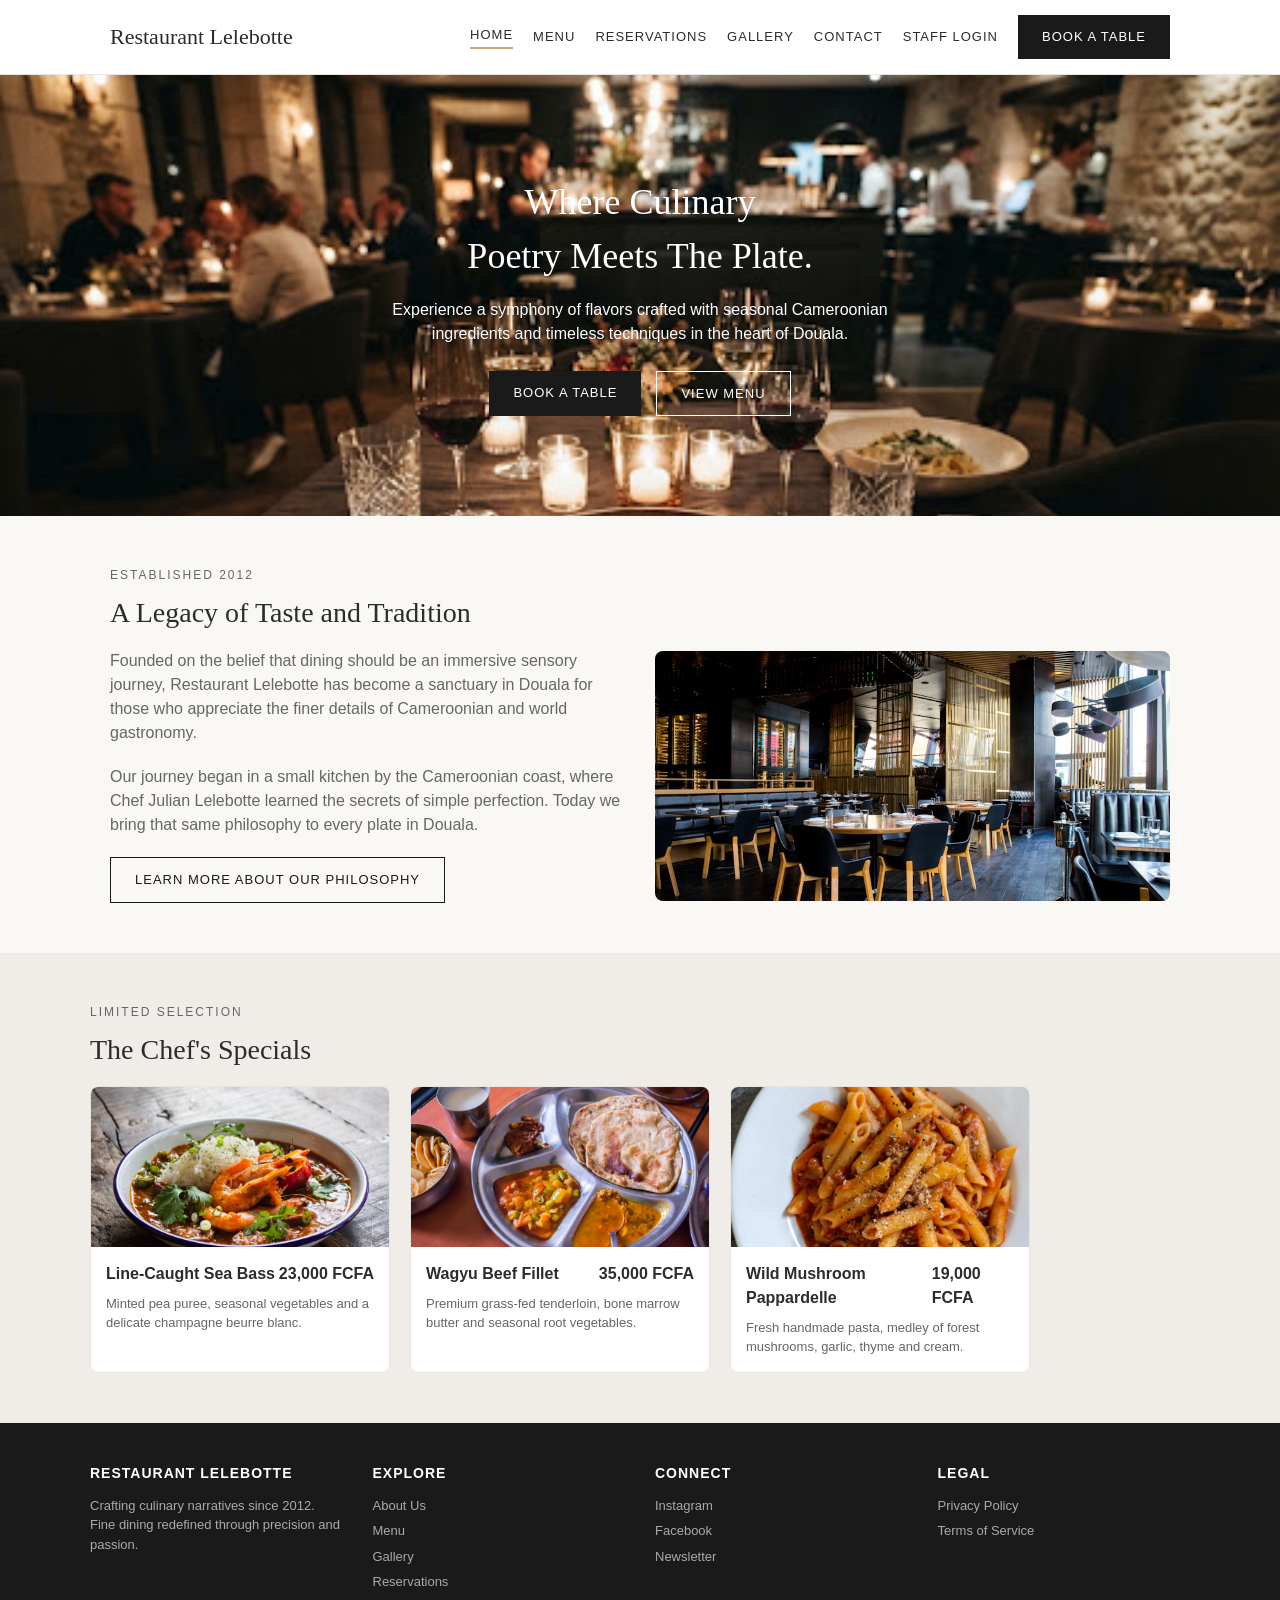
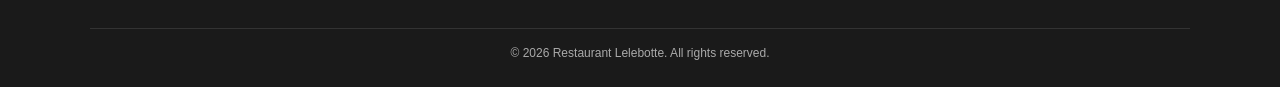
==== index.html @ d837e417 "first commit" ====
<!DOCTYPE html>
<html lang="en">
<head>
  <meta charset="UTF-8">
  <meta name="viewport" content="width=device-width, initial-scale=1.0">
  <title>Restaurant Lelebotte - Home</title>
  <link rel="stylesheet" href="style/reset.css">
  <link rel="stylesheet" href="style/general.css">
  <link rel="stylesheet" href="style/responsive.css">
</head>
<body>

  <!-- Header is injected by js/layout.js -->
  <div id="site-header"></div>

  <section class="hero">
    <h1>Where Culinary<br>Poetry Meets The Plate.</h1>
    <p>Experience a symphony of flavors crafted with seasonal Cameroonian ingredients and timeless techniques in the heart of Douala.</p>
    <div class="hero-buttons">
      <a href="pages/reservations.html" class="btn">Book a Table</a>
      <a href="pages/menu.html" class="btn btn-outline" style="border-color: white; color: white;">View Menu</a>
    </div>
  </section>

  <section class="section">
    <p class="section-label">Established 2012</p>
    <h2 class="section-title">A Legacy of Taste and Tradition</h2>
    <div class="story">
      <div class="story-content">
        <p class="section-text">
          Founded on the belief that dining should be an immersive sensory journey, Restaurant Lelebotte has become a sanctuary in Douala for those who appreciate the finer details of Cameroonian and world gastronomy.
        </p>
        <p class="section-text">
          Our journey began in a small kitchen by the Cameroonian coast, where Chef Julian Lelebotte learned the secrets of simple perfection. Today we bring that same philosophy to every plate in Douala.
        </p>
        <a href="pages/about.html" class="btn btn-outline">Learn more about our philosophy</a>
      </div>
      <div class="story-images">
        <img src="images/interior1.jpg" alt="Restaurant interior">
      </div>
    </div>
  </section>

  <section class="section" style="background-color: #f0ede8; max-width: 100%;">
    <div style="max-width: 1100px; margin: 0 auto;">
      <p class="section-label">Limited Selection</p>
      <h2 class="section-title">The Chef's Specials</h2>
      <div class="menu-grid">
        <div class="menu-item">
          <img src="images/food5.jpg" alt="Sea Bass">
          <div class="menu-item-body">
            <div class="menu-item-header">
              <h3>Line-Caught Sea Bass</h3>
              <span class="menu-item-price">23,000 FCFA</span>
            </div>
            <p>Minted pea puree, seasonal vegetables and a delicate champagne beurre blanc.</p>
          </div>
        </div>
        <div class="menu-item">
          <img src="images/steak.jpg" alt="Wagyu Beef">
          <div class="menu-item-body">
            <div class="menu-item-header">
              <h3>Wagyu Beef Fillet</h3>
              <span class="menu-item-price">35,000 FCFA</span>
            </div>
            <p>Premium grass-fed tenderloin, bone marrow butter and seasonal root vegetables.</p>
          </div>
        </div>
        <div class="menu-item">
          <img src="images/pasta.jpg" alt="Pasta">
          <div class="menu-item-body">
            <div class="menu-item-header">
              <h3>Wild Mushroom Pappardelle</h3>
              <span class="menu-item-price">19,000 FCFA</span>
            </div>
            <p>Fresh handmade pasta, medley of forest mushrooms, garlic, thyme and cream.</p>
          </div>
        </div>
      </div>
    </div>
  </section>

  <div id="site-footer"></div>

  <script src="js/layout.js"></script>
  <script src="js/main.js"></script>
</body>
</html>
---- style/general.css ----
:root {
  --bg: #faf8f5;
  --dark: #1a1a1a;
  --text: #2c2c2c;
  --light: #666666;
  --white: #ffffff;
  --gold: #c4a77d;
  --border: #e8e4de;
}

body {
  font-family: Arial, sans-serif;
  background-color: var(--bg);
  color: var(--text);
}

/* Header */
.header {
  background-color: var(--white);
  border-bottom: 1px solid var(--border);
}

.header-inner {
  max-width: 1100px;
  margin: 0 auto;
  padding: 15px 20px;
  display: flex;
  align-items: center;
  justify-content: space-between;
  flex-wrap: wrap;
  gap: 15px;
}

.logo {
  font-family: Georgia, serif;
  font-size: 22px;
}

.nav {
  display: flex;
  align-items: center;
  gap: 20px;
  flex-wrap: wrap;
}

.nav a {
  font-size: 13px;
  text-transform: uppercase;
  letter-spacing: 1px;
}

.nav a:hover {
  color: var(--gold);
}

.nav a.active {
  border-bottom: 2px solid var(--gold);
  padding-bottom: 3px;
}

/* Buttons */
.btn {
  display: inline-block;
  padding: 12px 24px;
  font-size: 13px;
  text-transform: uppercase;
  letter-spacing: 1px;
  background-color: var(--dark);
  color: var(--white);
}

.btn:hover {
  background-color: #333;
}

.btn-outline {
  background-color: transparent;
  border: 1px solid var(--dark);
  color: var(--dark);
}

.btn-outline:hover {
  background-color: var(--dark);
  color: var(--white);
}

/* Hero */
.hero {
  background-image: url('../images/main homepage.jpg'); 
  background-size: cover;
  background-repeat: no-repeat;
  color: var(--white);
  text-align: center;
  justify-content: center;
  padding: 100px 20px;
}

.hero h1 {
  font-family: Georgia, serif;
  font-size: 36px;
  font-weight: normal;
  margin-bottom: 15px;
}

.hero p {
  max-width: 500px;
  margin: 0 auto 25px;
  font-size: 16px;
}

.hero-buttons {
  display: flex;
  gap: 15px;
  justify-content: center;
  flex-wrap: wrap;
}

/* Sections */
.section {
  max-width: 1100px;
  margin: 0 auto;
  padding: 50px 20px;
}

.section-label {
  font-size: 12px;
  text-transform: uppercase;
  letter-spacing: 2px;
  color: var(--light);
  margin-bottom: 8px;
}

.section-title {
  font-family: Georgia, serif;
  font-size: 28px;
  font-weight: normal;
  margin-bottom: 15px;
}

.section-text {
  color: var(--light);
  max-width: 600px;
  margin-bottom: 20px;
}

/* Story / two columns */
.story {
  display: flex;
  gap: 30px;
  flex-wrap: wrap;
  align-items: center;
}

.story-content {
  flex: 1;
  min-width: 250px;
}

.story-images {
  flex: 1;
  min-width: 250px;
}

.story-images img {
  width: 100%;
  border-radius: 8px;
  height: 250px;
  object-fit: cover;
}

/* Cards */
.cards {
  display: flex;
  gap: 20px;
  flex-wrap: wrap;
}

.card {
  background-color: var(--white);
  border: 1px solid var(--border);
  border-radius: 8px;
  padding: 20px;
  flex: 1;
  min-width: 220px;
}

.card h3 {
  font-size: 16px;
  margin-bottom: 8px;
}

.card p {
  font-size: 14px;
  color: var(--light);
}

/* Menu */
.menu-tabs {
  display: flex;
  gap: 20px;
  margin-bottom: 30px;
  flex-wrap: wrap;
  border-bottom: 1px solid var(--border);
  padding-bottom: 10px;
}

.menu-tabs a {
  font-size: 13px;
  text-transform: uppercase;
  letter-spacing: 1px;
  color: var(--light);
}

.menu-tabs a.active {
  color: var(--text);
  border-bottom: 2px solid var(--gold);
  padding-bottom: 8px;
}

.menu-category {
  margin-bottom: 40px;
}

.menu-category h2 {
  font-family: Georgia, serif;
  font-size: 22px;
  margin-bottom: 20px;
}

.menu-grid {
  display: flex;
  flex-wrap: wrap;
  gap: 20px;
}

.menu-item {
  background-color: var(--white);
  border: 1px solid var(--border);
  border-radius: 8px;
  overflow: hidden;
  width: 300px;
}

.menu-item img {
  width: 100%;
  height: 160px;
  object-fit: cover;
}

.menu-item-body {
  padding: 15px;
}

.menu-item-header {
  display: flex;
  justify-content: space-between;
  margin-bottom: 8px;
}

.menu-item-header h3 {
  font-size: 16px;
}

.menu-item-price {
  font-weight: bold;
}

.menu-item p {
  font-size: 13px;
  color: var(--light);
}

/* Reservations */
.reserve-box {
  display: flex;
  gap: 0;
  flex-wrap: wrap;
  background-color: var(--white);
  border: 1px solid var(--border);
  border-radius: 10px;
  overflow: hidden;
}

.reserve-image {
  flex: 1;
  min-width: 250px;
}

.reserve-image img {
  width: 100%;
  height: 100%;
  min-height: 280px;
  object-fit: cover;
}

.reserve-form {
  flex: 1;
  min-width: 280px;
  padding: 25px;
}

.form-row {
  display: flex;
  gap: 15px;
  margin-bottom: 15px;
  flex-wrap: wrap;
}

.form-group {
  flex: 1;
  min-width: 130px;
}

.form-group label {
  display: block;
  font-size: 12px;
  text-transform: uppercase;
  letter-spacing: 1px;
  color: var(--light);
  margin-bottom: 5px;
}

.form-group input,
.form-group select {
  width: 100%;
  padding: 12px;
  border: 1px solid var(--border);
  border-radius: 4px;
  background-color: var(--bg);
  font-size: 14px;
}

.reserve-form .btn {
  width: 100%;
  text-align: center;
  margin-top: 10px;
}

/* Gallery */
.gallery-grid {
  display: flex;
  flex-wrap: wrap;
  gap: 12px;
}

.gallery-grid img {
  width: 250px;
  height: 180px;
  object-fit: cover;
  border-radius: 8px;
  flex-grow: 1;
}

/* Testimonials */
.testimonial-grid {
  display: flex;
  flex-wrap: wrap;
  gap: 20px;
}

.testimonial {
  background-color: var(--white);
  border: 1px solid var(--border);
  border-radius: 8px;
  padding: 20px;
  flex: 1;
  min-width: 250px;
}

.testimonial.dark {
  background-color: var(--dark);
  color: var(--white);
  border-color: var(--dark);
}

.testimonial .stars {
  color: var(--gold);
  margin-bottom: 10px;
  letter-spacing: 2px;
}

.testimonial p {
  font-size: 15px;
  margin-bottom: 12px;
  font-style: italic;
}

.testimonial .author {
  font-size: 13px;
  color: var(--light);
}

.testimonial.dark .author {
  color: #aaa;
}

/* Contact */
.contact-info {
  display: flex;
  flex-wrap: wrap;
  gap: 40px;
  margin-top: 40px;
}

.contact-block h3 {
  font-size: 14px;
  text-transform: uppercase;
  letter-spacing: 1px;
  margin-bottom: 10px;
}

.contact-block p {
  font-size: 14px;
  color: var(--light);
  margin-bottom: 5px;
}

/* Footer */
.footer {
  background-color: var(--dark);
  color: #aaa;
  padding: 40px 20px 25px;
}

.footer-inner {
  max-width: 1100px;
  margin: 0 auto;
  display: flex;
  flex-wrap: wrap;
  gap: 30px;
  margin-bottom: 30px;
}

.footer-col {
  flex: 1;
  min-width: 150px;
}

.footer-col h4 {
  color: var(--white);
  font-size: 14px;
  text-transform: uppercase;
  letter-spacing: 1px;
  margin-bottom: 12px;
}

.footer-col p,
.footer-col a {
  font-size: 13px;
  display: block;
  margin-bottom: 6px;
}

.footer-col a:hover {
  color: var(--white);
}

.footer-bottom {
  max-width: 1100px;
  margin: 0 auto;
  padding-top: 15px;
  border-top: 1px solid #333;
  font-size: 12px;
  text-align: center;
}

/* Helpers */
.text-center {
  text-align: center;
}

/* Mobile menu button */
.menu-btn {
  display: none;
  background: none;
  border: none;
  font-size: 24px;
  cursor: pointer;
  color: var(--dark);
  padding: 5px 10px;
}

/* ===== Blind Box ===== */
.blind-box-section {
  background-color: #1a1a1a;
  color: #fff;
  text-align: center;
  padding: 40px 20px;
  border-radius: 12px;
  margin: 40px 0;
}

.blind-box-section h2 {
  font-family: Georgia, serif;
  font-size: 26px;
  margin-bottom: 10px;
}

.blind-box-section p {
  color: #ccc;
  margin-bottom: 20px;
}

#blind-box-btn {
  background-color: #c4a77d;
  color: #1a1a1a;
  border: none;
  padding: 14px 32px;
  font-size: 15px;
  text-transform: uppercase;
  letter-spacing: 1px;
  cursor: pointer;
  border-radius: 4px;
}

#blind-box-btn:hover {
  background-color: #d4b78d;
}

#blind-box-result {
  display: none;
  margin-top: 25px;
}

#blind-box-result.show {
  display: block;
}

.blind-reveal {
  background-color: #2a2a2a;
  padding: 20px;
  border-radius: 10px;
  max-width: 320px;
  margin: 0 auto;
}

.blind-reveal img {
  width: 100%;
  height: 180px;
  object-fit: cover;
  border-radius: 8px;
  margin-bottom: 12px;
}

.blind-reveal h3 {
  font-family: Georgia, serif;
  margin-bottom: 6px;
}

.blind-reveal .price {
  color: #c4a77d;
  font-weight: bold;
  margin-bottom: 8px;
}

.blind-reveal .tag {
  color: #c4a77d;
  font-size: 13px;
  margin-top: 10px;
}

/* ===== Time-to-table Tracker ===== */
.tracker-section {
  background-color: #fff;
  border: 1px solid #e8e4de;
  border-radius: 12px;
  padding: 30px 20px;
  margin: 40px 0;
}

.tracker-section h2 {
  font-family: Georgia, serif;
  font-size: 24px;
  margin-bottom: 8px;
  text-align: center;
}

.tracker-section > p {
  text-align: center;
  color: #666;
  margin-bottom: 25px;
}

.tracker-steps {
  display: flex;
  justify-content: space-between;
  flex-wrap: wrap;
  gap: 10px;
  margin-bottom: 20px;
}

.tracker-step {
  flex: 1;
  min-width: 100px;
  text-align: center;
  padding: 12px 8px;
  border-radius: 8px;
  background-color: #f0ede8;
  font-size: 13px;
  color: #666;
  transition: 0.3s;
}

.tracker-step.active {
  background-color: #c4a77d;
  color: #1a1a1a;
  font-weight: bold;
}

.tracker-step.done {
  background-color: #1a1a1a;
  color: #fff;
}

.tracker-info {
  text-align: center;
  margin: 15px 0;
  font-size: 18px;
}

.tracker-info span {
  font-weight: bold;
  color: #c4a77d;
}

.tracker-buttons {
  text-align: center;
  margin-top: 15px;
}

.tracker-buttons button {
  margin: 5px;
}

#next-step {
  display: none;
}

/* ===== 3D Dish Preview Modal ===== */
.dish-modal {
  display: none;
  position: fixed;
  top: 0;
  left: 0;
  width: 100%;
  height: 100%;
  background-color: rgba(0, 0, 0, 0.75);
  z-index: 200;
  justify-content: center;
  align-items: center;
}

.dish-modal.show {
  display: flex;
}

.modal-content {
  background-color: #fff;
  border-radius: 12px;
  padding: 25px;
  max-width: 400px;
  width: 90%;
  text-align: center;
  position: relative;
}

.modal-content img {
  width: 100%;
  height: 260px;
  object-fit: cover;
  border-radius: 8px;
  margin-bottom: 15px;
  transition: transform 0.1s linear;
  transform-style: preserve-3d;
}

.modal-content h3 {
  font-family: Georgia, serif;
  margin-bottom: 15px;
}

#close-modal {
  position: absolute;
  top: 10px;
  right: 15px;
  background: none;
  border: none;
  font-size: 24px;
  cursor: pointer;
  color: #333;
}

.preview-3d-btn {
  display: inline-block;
  margin-top: 8px;
  padding: 6px 12px;
  font-size: 12px;
  background-color: transparent;
  border: 1px solid #c4a77d;
  color: #c4a77d;
  cursor: pointer;
  border-radius: 4px;
  text-transform: uppercase;
  letter-spacing: 0.5px;
}

.preview-3d-btn:hover {
  background-color: #c4a77d;
  color: #1a1a1a;
}

.ar-note {
  font-size: 12px;
  color: #999;
  margin-top: 10px;
}

/* Google Map */
.map-section {
  margin-top: 50px;
}

.map-container {
  border-radius: 12px;
  overflow: hidden;
  border: 1px solid var(--border);
  max-width: 900px;
  margin: 0 auto;
}

.map-container iframe {
  display: block;
  width: 100%;
}

.login-wrapper {
  display: flex;
  justify-content: center;
  padding: 40px 20px;
}

.login-box {
  background-color: var(--white);
  border: 1px solid var(--border);
  border-radius: 10px;
  padding: 30px;
  width: 100%;
  max-width: 380px;
}

.login-box h2 {
  font-family: Georgia, serif;
  font-size: 24px;
  margin-bottom: 8px;
  text-align: center;
}

.login-box > p {
  text-align: center;
  color: var(--light);
  font-size: 13px;
  margin-bottom: 20px;
}

.login-box .btn {
  width: 100%;
  text-align: center;
  margin-top: 10px;
}

.form-error {
  color: #b23b3b;
  font-size: 13px;
  text-align: center;
  margin-top: 12px;
  display: none;
}

.form-error.show {
  display: block;
}

.login-hint {
  text-align: center;
  font-size: 12px;
  color: var(--light);
  margin-top: 18px;
}

.admin-header {
  display: flex;
  justify-content: space-between;
  align-items: center;
  flex-wrap: wrap;
  gap: 15px;
  margin-bottom: 25px;
}

.admin-header .btn {
  padding: 10px 18px;
}

.admin-summary {
  display: flex;
  gap: 15px;
  flex-wrap: wrap;
  margin-bottom: 30px;
}

.admin-summary-box {
  background-color: var(--white);
  border: 1px solid var(--border);
  border-radius: 10px;
  padding: 18px 20px;
  flex: 1;
  min-width: 140px;
  text-align: center;
}

.admin-summary-box span {
  display: block;
  font-size: 26px;
  font-weight: bold;
  color: var(--gold);
}

.admin-summary-box p {
  font-size: 12px;
  text-transform: uppercase;
  letter-spacing: 1px;
  color: var(--light);
  margin-top: 5px;
}

.admin-card-header {
  display: flex;
  justify-content: space-between;
  align-items: flex-start;
  flex-wrap: wrap;
  gap: 10px;
  margin-bottom: 15px;
}

.admin-card-header h2 {
  font-family: Georgia, serif;
  font-size: 20px;
  text-align: left;
  margin-bottom: 4px;
}

.admin-details {
  font-size: 14px;
  color: var(--light);
  margin-bottom: 4px;
}

.admin-details strong {
  color: var(--text);
}

.admin-empty {
  text-align: center;
  color: var(--light);
  padding: 40px 0;
}

.admin-remove-btn {
  background-color: transparent;
  border: 1px solid var(--border);
  color: #b23b3b;
}
---- style/responsive.css ----
@media (max-width: 768px) {
  .menu-btn {
    display: block;
  }

  .nav {
    display: none;
    width: 100%;
    flex-direction: column;
    gap: 12px;
    padding-top: 10px;
  }

  .nav.show {
    display: flex;
  }

  .hero h1 {
    font-size: 26px;
  }

  .section {
    padding: 35px 20px;
  }

  .section-title {
    font-size: 24px;
  }

  .menu-item {
    width: 100%;
  }

  .gallery-grid img {
    width: 100%;
    height: 160px;
  }

  .reserve-image img {
    min-height: 200px;
  }
}

@media (max-width: 480px) {
  .hero {
    padding: 70px 20px;
  }

  .hero h1 {
    font-size: 22px;
  }

  .hero-buttons {
    flex-direction: column;
    align-items: center;
  }

  .btn {
    width: 100%;
    text-align: center;
  }

  .form-row {
    flex-direction: column;
  }
}

@media (max-width: 768px) {
  .tracker-steps {
    flex-direction: column;
  }

  .tracker-step {
    min-width: 100%;
  }
}
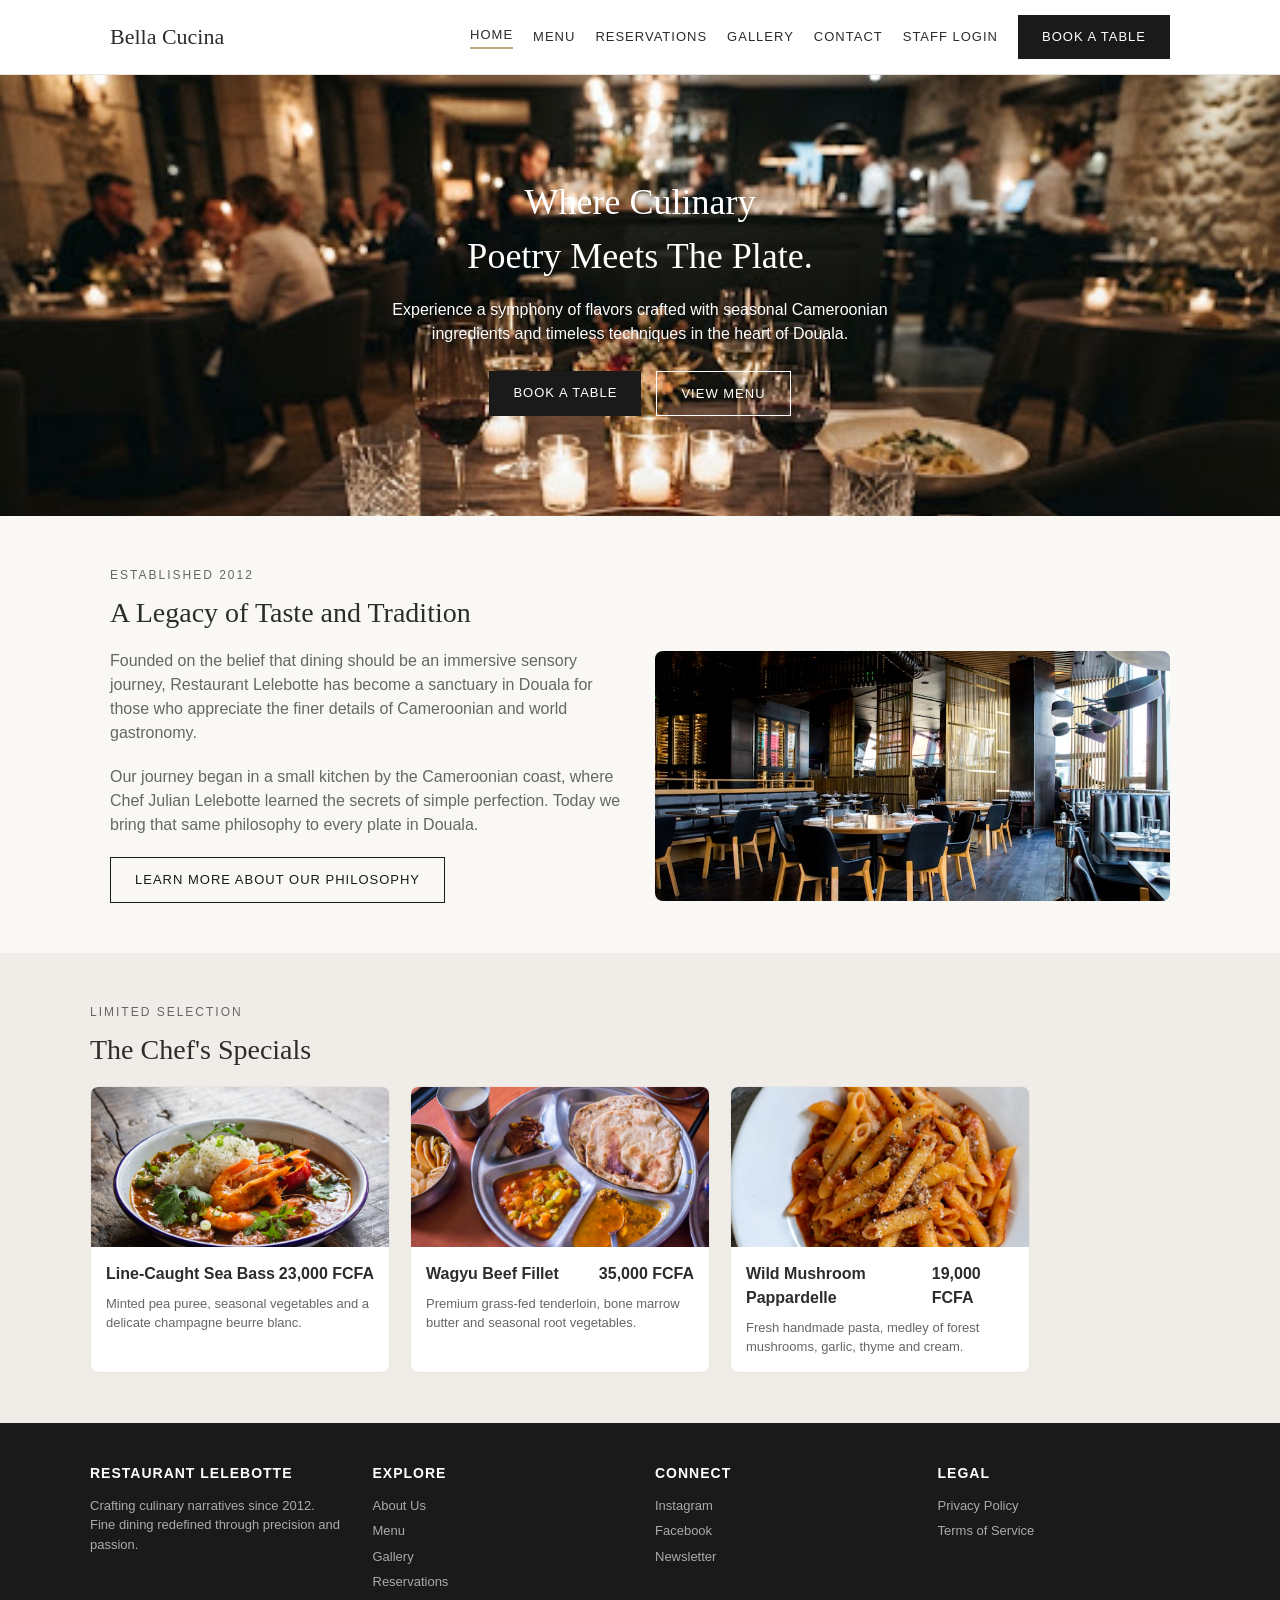
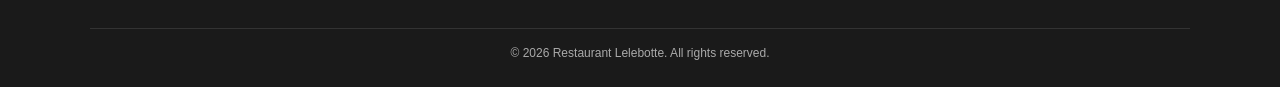
==== commit 1275e3f1: "Add header script and update logo to Bella Cucina in layout.js" ====
--- a/index.html
+++ b/index.html
@@ -1,21 +1,22 @@
 <!DOCTYPE html>
 <html lang="en">
+
 <head>
   <meta charset="UTF-8">
   <meta name="viewport" content="width=device-width, initial-scale=1.0">
-  <title>Restaurant Lelebotte - Home</title>
+  <title>Bella Cucina - Home</title>
   <link rel="stylesheet" href="style/reset.css">
   <link rel="stylesheet" href="style/general.css">
   <link rel="stylesheet" href="style/responsive.css">
 </head>
+
 <body>
-
-  <!-- Header is injected by js/layout.js -->
   <div id="site-header"></div>
 
   <section class="hero">
     <h1>Where Culinary<br>Poetry Meets The Plate.</h1>
-    <p>Experience a symphony of flavors crafted with seasonal Cameroonian ingredients and timeless techniques in the heart of Douala.</p>
+    <p>Experience a symphony of flavors crafted with seasonal Cameroonian ingredients and timeless techniques in the
+      heart of Douala.</p>
     <div class="hero-buttons">
       <a href="pages/reservations.html" class="btn">Book a Table</a>
       <a href="pages/menu.html" class="btn btn-outline" style="border-color: white; color: white;">View Menu</a>
@@ -28,10 +29,12 @@
     <div class="story">
       <div class="story-content">
         <p class="section-text">
-          Founded on the belief that dining should be an immersive sensory journey, Restaurant Lelebotte has become a sanctuary in Douala for those who appreciate the finer details of Cameroonian and world gastronomy.
+          Founded on the belief that dining should be an immersive sensory journey, Restaurant Lelebotte has become a
+          sanctuary in Douala for those who appreciate the finer details of Cameroonian and world gastronomy.
         </p>
         <p class="section-text">
-          Our journey began in a small kitchen by the Cameroonian coast, where Chef Julian Lelebotte learned the secrets of simple perfection. Today we bring that same philosophy to every plate in Douala.
+          Our journey began in a small kitchen by the Cameroonian coast, where Chef Julian Lelebotte learned the secrets
+          of simple perfection. Today we bring that same philosophy to every plate in Douala.
         </p>
         <a href="pages/about.html" class="btn btn-outline">Learn more about our philosophy</a>
       </div>
@@ -84,5 +87,7 @@
 
   <script src="js/layout.js"></script>
   <script src="js/main.js"></script>
+  <script src="js/header.js"></script>
 </body>
-</html>
+
+</html>
